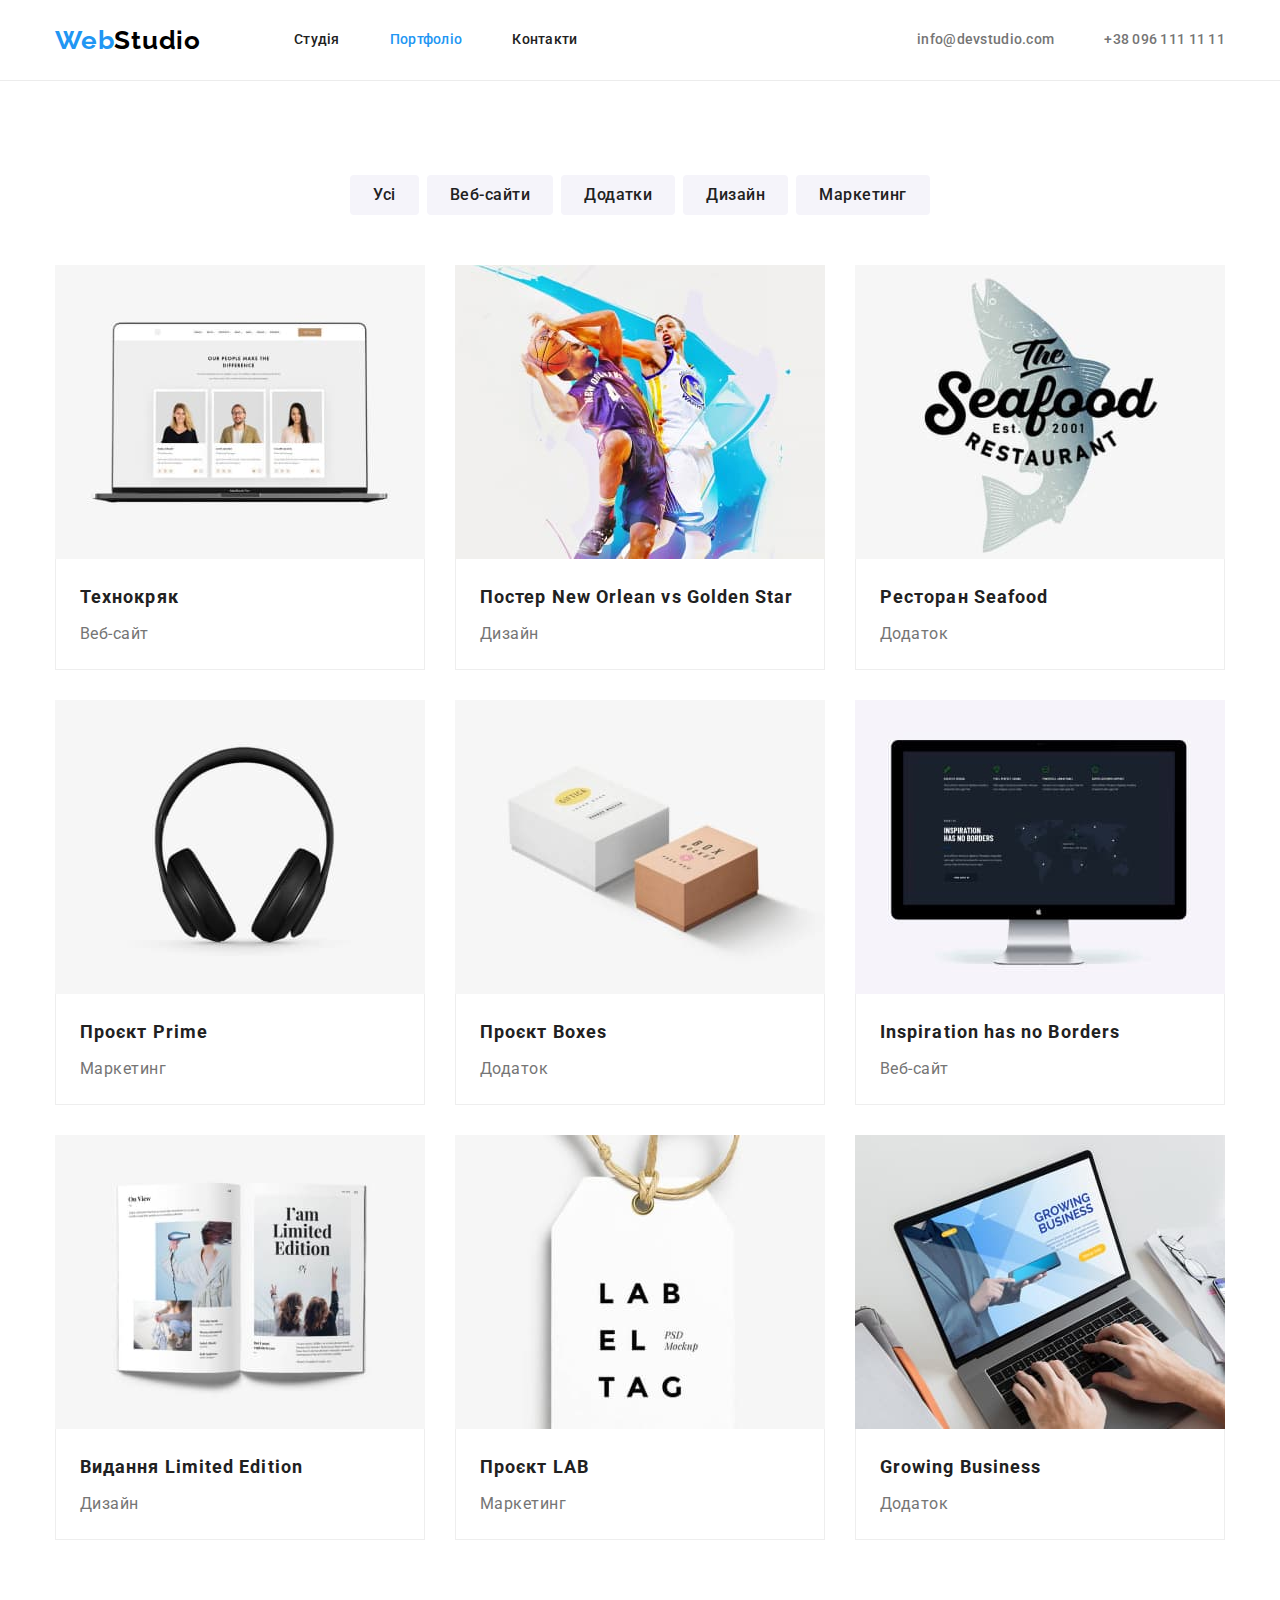
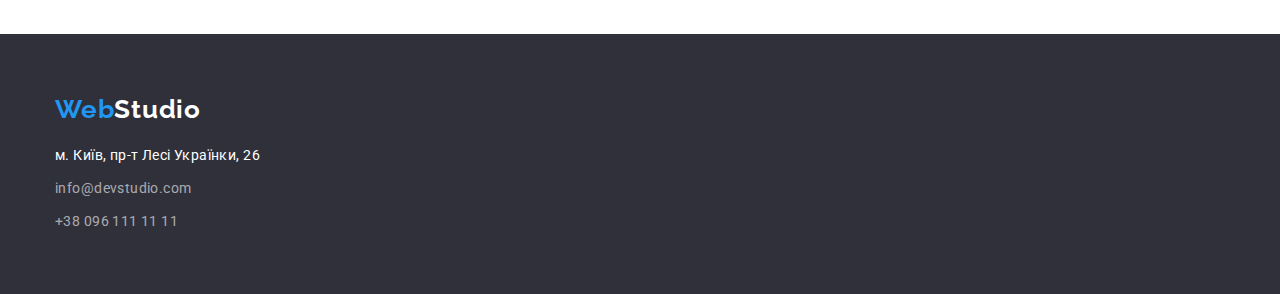
==== portfolio.html @ c04fa7a4 "first commit" ====
<!DOCTYPE html>
<html lang="uk">
  <head>
    <meta charset="UTF-8" />
    <meta http-equiv="X-UA-Compatible" content="IE=edge" />
    <meta name="viewport" content="width=device-width, initial-scale=1.0" />
    <link rel="preconnect" href="https://fonts.googleapis.com" />
    <link rel="preconnect" href="https://fonts.gstatic.com" crossorigin />
    <link
      href="https://fonts.googleapis.com/css2?family=Raleway:wght@700&family=Roboto:wght@400;500;700;900&display=swap"
      rel="stylesheet"
    />
    <title>WebStudio</title>
    <link
      rel="stylesheet"
      href="https://cdnjs.cloudflare.com/ajax/libs/modern-normalize/1.0.0/modern-normalize.min.css"
    />
    <link rel="stylesheet" href="./css/style.css" />
  </head>

  <body>
    <!-- Шапка -->

    <header class="header">
      <div class="container header-container">
        <nav class="header-nav">
          <a href="./index.html" class="header-title-logo">
            <span class="header-logo">Web</span>Studio</a
          >
          <ul class="header-list list">
            <li class="header-item">
              <a href="./index.html" class="header-link link">Студія</a>
            </li>
            <li class="header-item">
              <a href="./portfolio.html" class="header-link link current"
                >Портфоліо</a
              >
            </li>
            <li class="header-item">
              <a href="#" class="header-link link">Контакти</a>
            </li>
          </ul>
        </nav>
        <ul class="header-contact-list list">
          <li class="header-contact-wrap">
            <a href="mailto:info@devstudio.com" class="header-contact link"
              >info@devstudio.com</a
            >
          </li>
          <li class="header-contact-wrap">
            <a href="tel:+380961111111" class="header-contact link"
              >+38 096 111 11 11</a
            >
          </li>
        </ul>
      </div>
    </header>

    <!-- Основний контент -->
    <main>
      <!-- Фільтр -->
      <section class="portfolio">
        <div class="container">
          <h1 class="visually-hidden">Портфоліо</h1>
          <ul class="portfolio-list list">
            <li class="portfolio-item">
              <button type="button" class="btn-portfolio">Усі</button>
            </li>
            <li class="portfolio-item">
              <button type="button" class="btn-portfolio">Веб-сайти</button>
            </li>
            <li class="portfolio-item">
              <button type="button" class="btn-portfolio">Додатки</button>
            </li>
            <li class="portfolio-item">
              <button type="button" class="btn-portfolio">Дизайн</button>
            </li>
            <li class="portfolio-item">
              <button type="button" class="btn-portfolio">Маркетинг</button>
            </li>
          </ul>

          <ul class="projects-list list">
            <li class="projects-item">
              <a href="#" class="projects-link">
                <img
                  src="./images/portfolio/laptop.jpg"
                  alt="ноутбук"
                  width="370"
                />
                <div class="projects-wrap">
                  <h2 class="projects-pre-title">Технокряк</h2>
                  <p class="projects-description">Веб-сайт</p>
                </div>
              </a>
            </li>
            <li class="projects-item">
              <a href="#" class="projects-link">
                <img
                  src="./images/portfolio/poster.jpg"
                  alt="баскетбольний постер"
                  width="370"
                />
                <div class="projects-wrap">
                  <h2 class="projects-pre-title">
                    Постер New Orlean vs Golden Star
                  </h2>
                  <p class="projects-description">Дизайн</p>
                </div>
              </a>
            </li>
            <li class="projects-item">
              <a href="#" class="projects-link">
                <img
                  src="./images/portfolio/restaurant.jpg"
                  alt="назва ресторану"
                  width="370"
                />
                <div class="projects-wrap">
                  <h2 class="projects-pre-title">Ресторан Seafood</h2>
                  <p class="projects-description">Додаток</p>
                </div>
              </a>
            </li>
            <li class="projects-item">
              <a href="#" class="projects-link">
                <img
                  src="./images/portfolio/headphone.jpg"
                  alt="навушники"
                  width="370"
                />
                <div class="projects-wrap">
                  <h2 class="projects-pre-title">Проєкт Prime</h2>
                  <p class="projects-description">Маркетинг</p>
                </div>
              </a>
            </li>
            <li class="projects-item">
              <a href="#" class="projects-link">
                <img
                  src="./images/portfolio/boxes.jpg"
                  alt="коробочки"
                  width="370"
                />
                <div class="projects-wrap">
                  <h2 class="projects-pre-title">Проєкт Boxes</h2>
                  <p class="projects-description">Додаток</p>
                </div>
              </a>
            </li>
            <li class="projects-item">
              <a href="#" class="projects-link">
                <img
                  src="./images/portfolio/monitor.jpg"
                  alt="монітор"
                  width="370"
                />
                <div class="projects-wrap">
                  <h2 class="projects-pre-title">Inspiration has no Borders</h2>
                  <p class="projects-description">Веб-сайт</p>
                </div>
              </a>
            </li>
            <li class="projects-item">
              <a href="#" class="projects-link">
                <img
                  src="./images/portfolio/magazine.jpg"
                  alt="журнал"
                  width="370"
                />
                <div class="projects-wrap">
                  <h2 class="projects-pre-title">Видання Limited Edition</h2>
                  <p class="projects-description">Дизайн</p>
                </div>
              </a>
            </li>
            <li class="projects-item">
              <a href="#" class="projects-link">
                <img
                  src="./images/portfolio/label.jpg"
                  alt="лейба"
                  width="370"
                />
                <div class="projects-wrap">
                  <h2 class="projects-pre-title">Проєкт LAB</h2>
                  <p class="projects-description">Маркетинг</p>
                </div>
              </a>
            </li>
            <li class="projects-item">
              <a href="#" class="projects-link">
                <img
                  src="./images/portfolio/business.jpg"
                  alt="робота на ноутбуці"
                  width="370"
                />
                <div class="projects-wrap">
                  <h2 class="projects-pre-title">Growing Business</h2>
                  <p class="projects-description">Додаток</p>
                </div>
              </a>
            </li>
          </ul>
        </div>
      </section>
    </main>

    <!-- Підвал -->

    <footer class="footer">
      <div class="container">
        <a href="./index.html" class="footer-title-logo">
          <span class="footer-logo">Web</span>Studio</a
        >
        <address class="contacts-address">
          <ul class="address-list list">
            <li class="footer-address-item">
              <a
                href="http://surl.li/cvalr"
                target="_blank"
                rel="noopener noreferrer"
                class="footer-address link"
                >м. Київ, пр-т Лесі Українки, 26</a
              >
            </li>
            <li class="footer-address-item">
              <a href="mailto:info@devstudio.com" class="footer-contact link"
                >info@devstudio.com</a
              >
            </li>
            <li class="footer-address-item">
              <a href="tel:+380961111111" class="footer-contact link"
                >+38 096 111 11 11</a
              >
            </li>
          </ul>
        </address>
      </div>
    </footer>
  </body>
</html>
---- css/style.css ----
:root {
  --primary-text-color: #212121;
  --secondary-text-color: #757575;
  --tetriary-text-color: #000000;
  --primary-title-color: #ffffff;
  --description-text: rgba(255, 255, 255, 0.6);
  --accent-color: #2196f3;
  --background-color-hero: #2f303a;
  --background-color-btn: #188ce8;
  --moz-background-team: #f5f4fa;
  --border-bottom-color: #ececec;
  --border-portfolio: #eeeeee;
}

html {
  box-sizing: border-box;
}

*,
*::before,
*::after {
  box-sizing: border-box;
  /* outline: 2px solid tomato; */
}

h1,
h2,
h3,
h4,
h5,
h6,
p,
ul {
  margin: 0;
}

ul {
  padding-left: 0;
}

body {
  font-family: "Roboto", sans-serif;
  color: var(--primary-text-color);
  background-color: var(--primary-title-color);
}

.container {
  margin: 0 auto;
  width: 1200px;
  padding-left: 15px;
  padding-right: 15px;
}

/* List styles */

.list {
  list-style: none;
}

/* link styles */

.link {
  text-decoration: none;
}

.link:hover,
.link:focus {
  color: var(--accent-color);
}

/* Button styles */

.btn-hero:hover,
.btn-hero:focus {
  background-color: var(--background-color-btn);
}

.btn-portfolio:hover,
.btn-portfolio:focus {
  color: var(--primary-title-color);
  background-color: var(--accent-color);
  filter: drop-shadow(0px 4px 4px rgba(0, 0, 0, 0.25));
}

button {
  display: inline-block;
  cursor: pointer;
  border: 1px solid transparent;
  border-radius: 4px;
  text-align: center;
}

.btn-hero {
  color: var(--primary-title-color);
  background-color: var(--accent-color);
  font-weight: 700;
  font-size: 16px;
  font-family: inherit;
  line-height: 1.87;
  text-align: center;
  letter-spacing: 0.06em;
  padding: 10px 32px;
}

.btn-portfolio {
  color: var(--primary-text-color);
  background-color: var(--moz-background-team);
  font-weight: 500;
  font-size: 16px;
  line-height: 1.62;
  font-family: inherit;
  letter-spacing: 0.03em;
  padding: 6px 22px;
}

/* Hide heading */
.visually-hidden {
  position: absolute;
  white-space: nowrap;
  width: 1px;
  height: 1px;
  overflow: hidden;
  border: 0;
  padding: 0;
  clip: rect(0 0 0 0);
  clip-path: inset(50%);
  margin: -1px;
}

/* header */

.header {
  display: block;
  border-bottom: 1px solid var(--border-bottom-color);
}

.header-container {
  display: flex;
  align-items: center;
}

.header-title-logo {
  color: var(--tetriary-text-color);
  font-family: "Raleway";
  font-style: normal;
  font-weight: 700;
  font-size: 26px;
  line-height: 1.19;
  letter-spacing: 0.03em;
  text-decoration: none;
  margin-right: 93px;
  display: block;
}

.header-list,
.contact-list,
.features-list,
.about-list,
.team-list {
  display: flex;
}

.header-nav {
  display: flex;
  align-items: center;
}

.header-logo {
  color: var(--accent-color);
}

.header-item:not(:first-child) {
  font-weight: 500;
  font-size: 14px;
  line-height: 1.14;
  letter-spacing: 0.02em;
  margin-left: 50px;
}

.header-link {
  color: var(--primary-text-color);
  font-weight: 500;
  font-size: 14px;
  line-height: 1.14;
  letter-spacing: 0.02em;
  padding-top: 32px;
  padding-bottom: 32px;
  display: block;
}

.header-link.link.current {
  color: var(--accent-color);
}

.header-contact-list {
  display: flex;
  margin-left: auto;
}

.header-contact-wrap:not(:last-child) {
  margin-right: 50px;
}

.header-contact {
  display: block;
  color: var(--secondary-text-color);
  font-weight: 500;
  font-size: 14px;
  line-height: 1.14;
  letter-spacing: 0.02em;
  padding: 32px 0;
}

/* section hero */

.hero {
  background-color: var(--background-color-hero);
  padding: 200px 0;
  text-align: center;
}

.hero-title {
  color: var(--primary-title-color);
  font-weight: 900;
  font-size: 44px;
  line-height: 1.36;
  letter-spacing: 0.06em;
  text-transform: uppercase;
  margin: 0 auto 30px;
  max-width: 696px;
}

/* section features */

.features {
  padding-top: 94px;
  padding-bottom: 47px;
}

.features-container {
  display: flex;
}

.features-item:not(:first-child) {
  margin-left: 30px;
}

.features-pre-title {
  color: var(--primary-text-color);
  font-weight: 700;
  font-size: 14px;
  line-height: 1.14;
  letter-spacing: 0.03em;
  text-transform: uppercase;
  margin-bottom: 10px;
}

.features-description {
  width: 270px;
  color: var(--secondary-text-color);
  font-size: 14px;
  line-height: 1.71;
  letter-spacing: 0.03em;
}

/* section about */

img {
  display: block;
  max-width: 100%;
}

.about {
  padding-top: 47px;
  padding-bottom: 94px;
}

.about-item:not(:first-child) {
  margin-left: 30px;
}

.about-title {
  font-weight: 700;
  font-size: 36px;
  line-height: 1.16;
  text-align: center;
  letter-spacing: 0.03em;
  margin-bottom: 50px;
}

/* team */

.team {
  background-color: var(--moz-background-team);
  padding: 94px 0;
}

.team-item:not(:first-child) {
  margin-left: 30px;
}

.team-item {
  box-shadow: 0px 1px 3px rgb(0 0 0 / 12%), 0px 1px 1px rgb(0 0 0 / 14%),
    0px 2px 1px rgb(0 0 0 / 20%);
  border-radius: 0px 0px 4px 4px;
}

.team-box-wrap {
  padding: 30px 0;
}

.team-title {
  font-weight: 700;
  font-size: 36px;
  line-height: 1.16;
  text-align: center;
  letter-spacing: 0.03em;
  margin-bottom: 50px;
}

.team-pre-title {
  font-weight: 500;
  font-size: 16px;
  line-height: 1.18;
  text-align: center;
  letter-spacing: 0.03em;
}

.team-description {
  color: var(--secondary-text-color);
  font-size: 16px;
  line-height: 1.18;
  text-align: center;
  letter-spacing: 0.03em;
  margin-top: 10px;
}

/* portfolio */

.portfolio {
  padding: 94px 0;
}

.portfolio-list {
  justify-content: center;
  display: flex;
  font-weight: 500;
  font-size: 16px;
  line-height: 1.62;
  text-align: center;
  letter-spacing: 0.03em;
}

.portfolio-item:not(:last-child) {
  margin-right: 8px;
}

/* projects */

.projects-link {
  text-decoration: none;
}

.projects-list {
  margin-top: 50px;
  gap: 30px;
  display: flex;
  flex-wrap: wrap;
}

.projects-item {
  width: calc((100% - 60px) / 3);
}

.projects-wrap {
  padding: 20px 24px;
  border-bottom: 1px solid var(--border-portfolio);
  border-right: 1px solid var(--border-portfolio);
  border-left: 1px solid var(--border-portfolio);
}

.projects-pre-title {
  color: var(--primary-text-color);
  font-weight: 700;
  font-size: 18px;
  line-height: 2;
  letter-spacing: 0.06em;
}

.projects-description {
  color: var(--secondary-text-color);
  font-size: 16px;
  line-height: 1.87;
  letter-spacing: 0.03em;
  margin-top: 4px;
}

/* footer */

.footer {
  padding-top: 60px;
  padding-bottom: 60px;
  color: var(--primary-title-color);
  background-color: var(--background-color-hero);
}

.footer-address-item:not(:first-child) {
  margin-top: 9px;
}

.footer-address.link {
  color: var(--primary-title-color);
  font-style: normal;
  font-weight: 400;
  font-size: 14px;
  line-height: 1.71;
  letter-spacing: 0.03em;
}

.footer-contact.link {
  color: var(--description-text);
  font-style: normal;
  font-size: 14px;
  line-height: 1.71;
  letter-spacing: 0.03em;
  margin-top: 9px;
}

.footer-title-logo {
  margin-bottom: 20px;
  display: inline-block;
  text-decoration: none;
  font-family: "Raleway", sans-serif;
  font-weight: 700;
  font-size: 26px;
  line-height: 1.19;
  letter-spacing: 0.03em;
  color: var(--primary-title-color);
}

.footer-logo {
  color: var(--accent-color);
  font-family: "Raleway";
  font-style: normal;
  font-weight: 700;
  font-size: 26px;
  line-height: 1.19;
  letter-spacing: 0.03em;
}

.footer-address.link:hover,
.footer-address.link:focus {
  color: var(--accent-color);
}

.footer-contact.link:hover,
.footer-contact.link:focus {
  color: var(--accent-color);
}
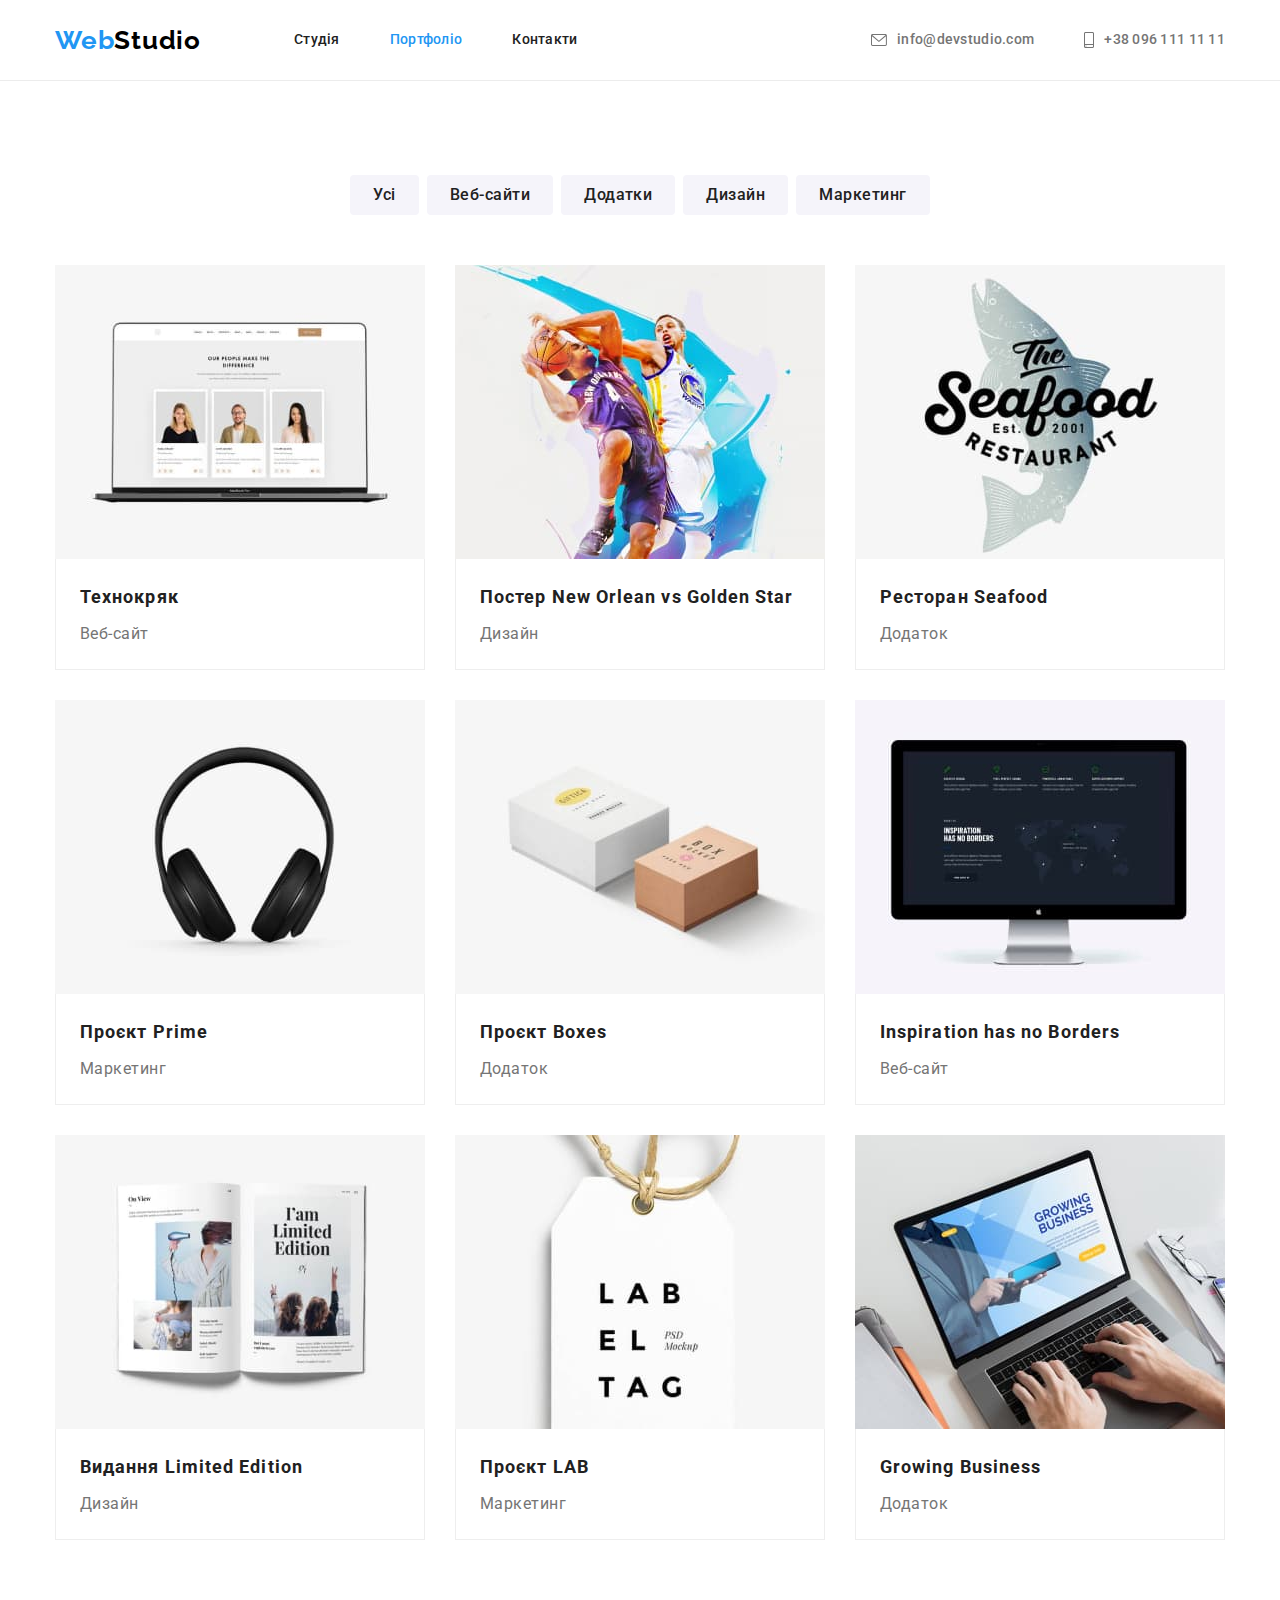
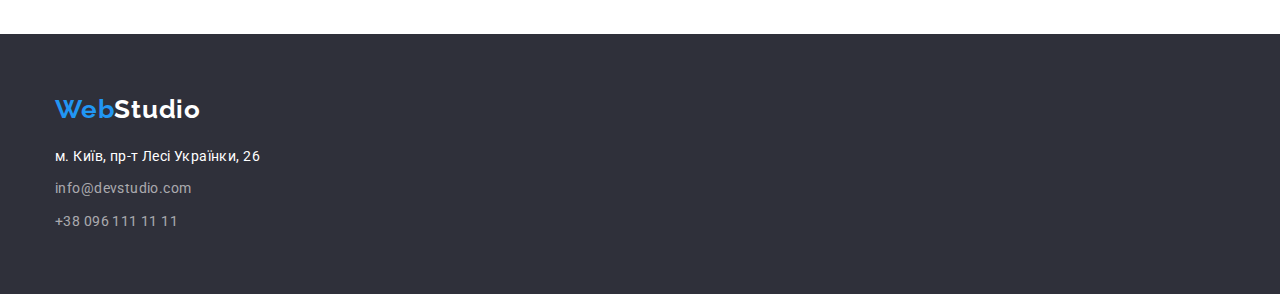
==== commit 193eacbb: "Зробив іконки хедера" ====
--- a/portfolio.html
+++ b/portfolio.html
@@ -25,16 +25,13 @@
       <div class="container header-container">
         <nav class="header-nav">
           <a href="./index.html" class="header-title-logo">
-            <span class="header-logo">Web</span>Studio</a
-          >
+            <span class="header-logo">Web</span>Studio</a>
           <ul class="header-list list">
             <li class="header-item">
               <a href="./index.html" class="header-link link">Студія</a>
             </li>
             <li class="header-item">
-              <a href="./portfolio.html" class="header-link link current"
-                >Портфоліо</a
-              >
+              <a href="./portfolio.html" class="header-link link current">Портфоліо</a>
             </li>
             <li class="header-item">
               <a href="#" class="header-link link">Контакти</a>
@@ -43,14 +40,18 @@
         </nav>
         <ul class="header-contact-list list">
           <li class="header-contact-wrap">
-            <a href="mailto:info@devstudio.com" class="header-contact link"
-              >info@devstudio.com</a
-            >
+            <a class="header-contact link" href="mailto:info@devstudio.com">
+              <svg class="header-icon-link" width="16px" height="12px">
+                <use href="./images/svg/icons.svg#icon-mail"></use>
+              </svg>
+              info@devstudio.com</a>
           </li>
           <li class="header-contact-wrap">
-            <a href="tel:+380961111111" class="header-contact link"
-              >+38 096 111 11 11</a
-            >
+            <a class="header-contact link" href="tel:+380961111111">
+              <svg class="header-icon-link" width="10px" height="16px">
+                <use href="./images/svg/icons.svg#icon-phone"></use>
+              </svg>
+              +38 096 111 11 11</a>
           </li>
         </ul>
       </div>
--- a/css/style.css
+++ b/css/style.css
@@ -201,8 +201,19 @@
   margin-right: 50px;
 }
 
+.header-contact:hover svg,
+.header-contact:focus svg {
+  fill: var(--accent-color);
+}
+
+.header-icon-link {
+  fill: var(--secondary-text-color);
+  margin-right: 10px;
+}
+
 .header-contact {
-  display: block;
+  display: flex;
+  align-items: center;
   color: var(--secondary-text-color);
   font-weight: 500;
   font-size: 14px;
@@ -212,6 +223,8 @@
 }
 
 /* section hero */
+
+
 
 .hero {
   background-color: var(--background-color-hero);
@@ -245,6 +258,10 @@
   margin-left: 30px;
 }
 
+.features-icon {
+ 
+}
+
 .features-pre-title {
   color: var(--primary-text-color);
   font-weight: 700;
@@ -395,6 +412,27 @@
   margin-top: 4px;
 }
 
+/* Постійні клієнти */
+
+.clients {
+  padding-top: 94px;
+  padding-bottom: 94px;
+}
+
+.clients-item:not(:first-child) {
+  margin-left: 30px;
+  display: inline-block;
+}
+
+.clients-title {
+  font-weight: 700;
+  font-size: 36px;
+  line-height: 1.16;
+  text-align: center;
+  letter-spacing: 0.03em;
+  margin-bottom: 50px;
+}
+
 /* footer */
 
 .footer {
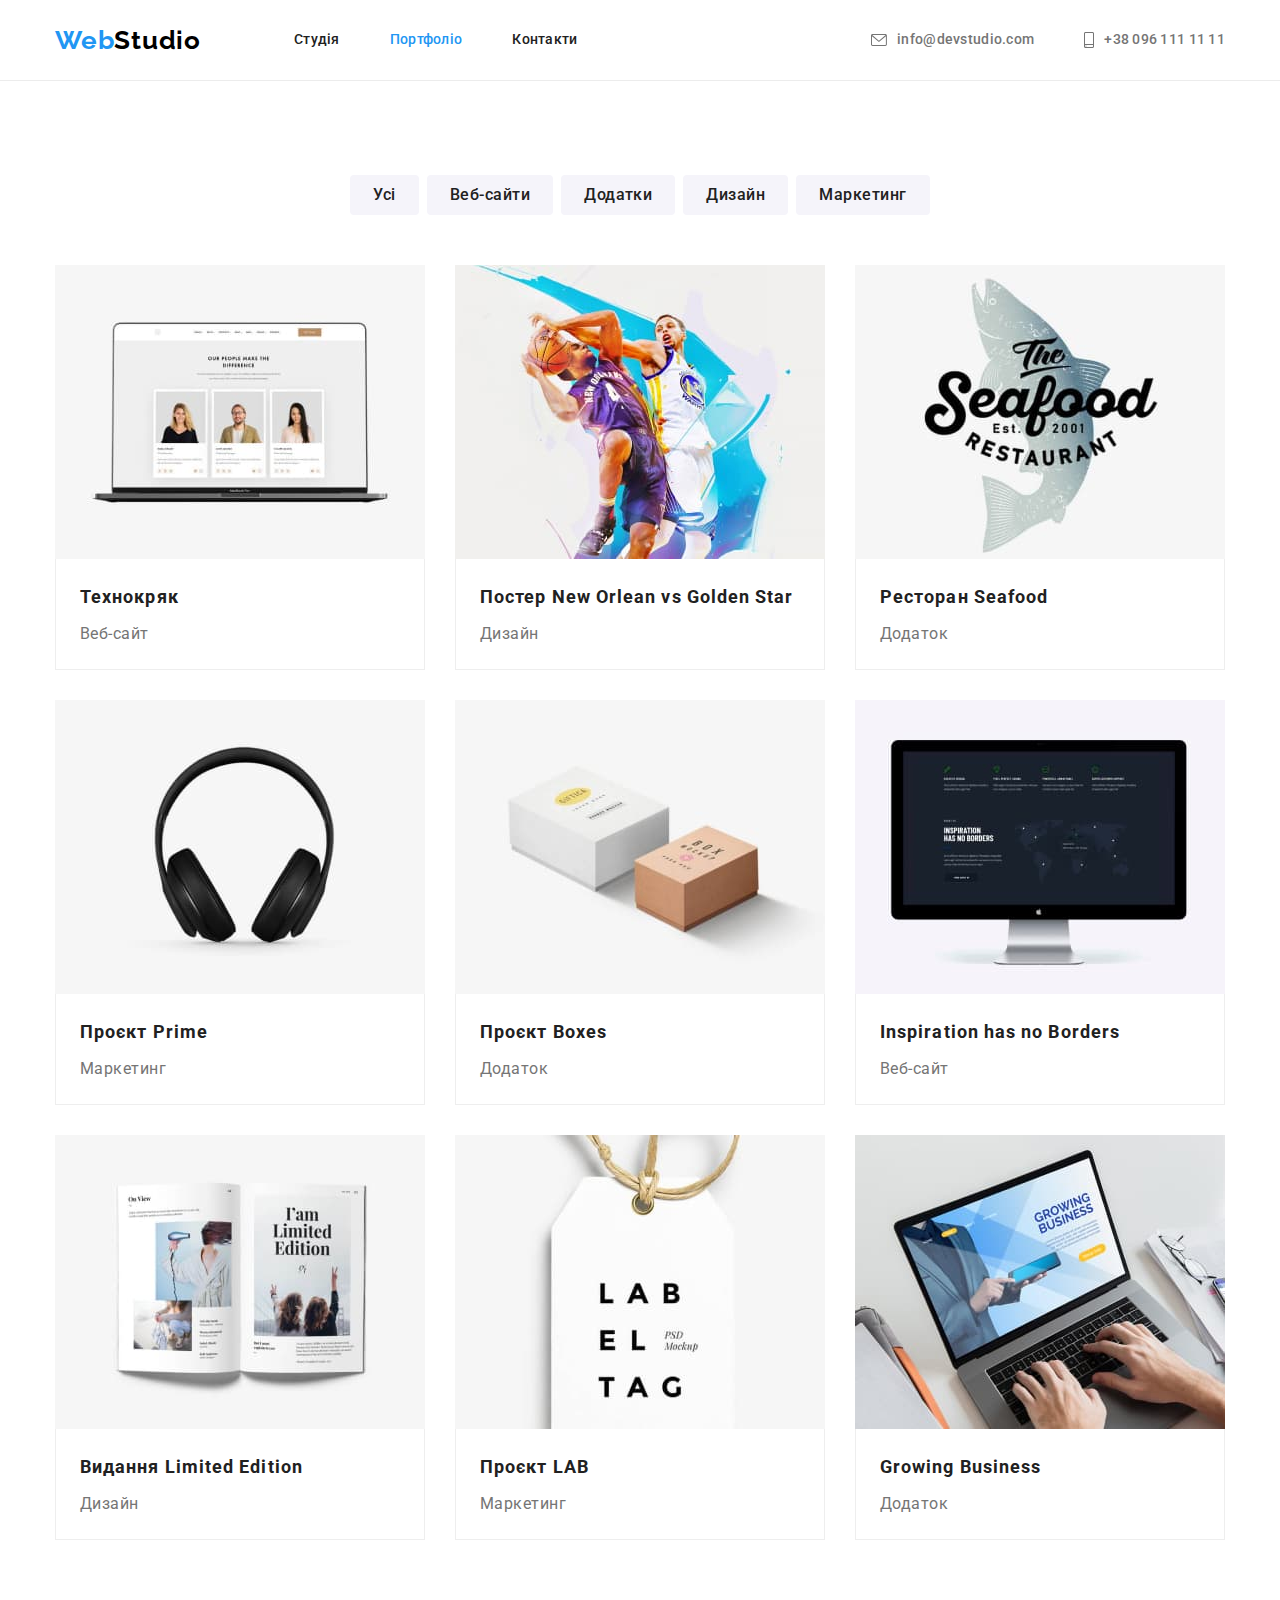
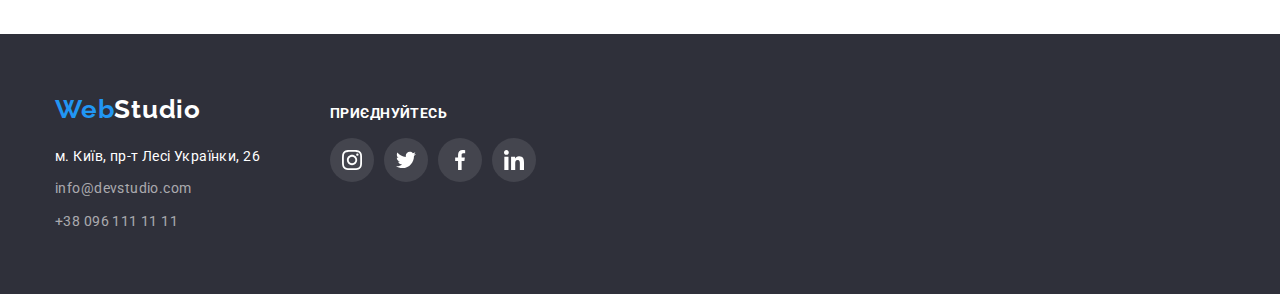
==== commit 52ff2b0b: "footer finish" ====
--- a/portfolio.html
+++ b/portfolio.html
@@ -209,33 +209,59 @@
     <!-- Підвал -->
 
     <footer class="footer">
-      <div class="container">
-        <a href="./index.html" class="footer-title-logo">
-          <span class="footer-logo">Web</span>Studio</a
-        >
-        <address class="contacts-address">
-          <ul class="address-list list">
-            <li class="footer-address-item">
-              <a
-                href="http://surl.li/cvalr"
-                target="_blank"
-                rel="noopener noreferrer"
-                class="footer-address link"
-                >м. Київ, пр-т Лесі Українки, 26</a
-              >
-            </li>
-            <li class="footer-address-item">
-              <a href="mailto:info@devstudio.com" class="footer-contact link"
-                >info@devstudio.com</a
-              >
-            </li>
-            <li class="footer-address-item">
-              <a href="tel:+380961111111" class="footer-contact link"
-                >+38 096 111 11 11</a
-              >
-            </li>
-          </ul>
-        </address>
+      <div class="container footer-container">
+        <div class="footer-container-first">
+          <a href="./index.html" class="footer-title-logo">
+            <span class="footer-logo">Web</span>Studio</a>
+          <address>
+            <ul class="address-list list">
+              <li class="footer-address-item">
+                <a href="http://surl.li/cvalr" target="_blank" rel="noopener noreferrer" class="footer-address link">м.
+                  Київ, пр-т
+                  Лесі Українки, 26</a>
+              </li>
+              <li class="footer-address-item">
+                <a href="mailto:info@devstudio.com" class="footer-contact link">info@devstudio.com</a>
+              </li>
+              <li class="footer-address-item">
+                <a href="tel:+380961111111" class="footer-contact link">+38 096 111 11 11</a>
+              </li>
+            </ul>
+          </address>
+        </div>
+        <div class="footer-container-second">
+          <p class="footer-text">приєднуйтесь</p>
+          <ul class="footer-icon-list list">
+            <li class="footer-icon-item">
+              <a class="footer-socials link" href="https://www.instagram.com">
+                <svg class="footer-icon" width="20px" height="20px">
+                  <use href="./images/svg/icons.svg#icon-instagram"></use>
+                </svg>
+              </a>
+            </li>
+            <li class="footer-icon-item">
+              <a class="footer-socials link" href="https://twitter.com">
+                <svg class="footer-icon" width="20px" height="20px">
+                  <use href="./images/svg/icons.svg#icon-twitter"></use>
+                </svg>
+              </a>
+            </li>
+            <li class="footer-icon-item">
+              <a class="footer-socials link" href="https://www.facebook.com">
+                <svg class="footer-icon" width="20px" height="20px">
+                  <use href="./images/svg/icons.svg#icon-facebook"></use>
+                </svg>
+              </a>
+            </li>
+            <li class="footer-icon-item">
+              <a class="footer-socials link" href="https://www.linkedin.com">
+                <svg class="footer-icon" width="20px" height="20px">
+                  <use href="./images/svg/icons.svg#icon-linkedin"></use>
+                </svg>
+              </a>
+            </li>
+          </ul>
+        </div>
       </div>
     </footer>
   </body>
--- a/css/style.css
+++ b/css/style.css
@@ -10,6 +10,7 @@
   --moz-background-team: #f5f4fa;
   --border-bottom-color: #ececec;
   --border-portfolio: #eeeeee;
+  --primary-svg-color: #AFB1B8;
 }
 
 html {
@@ -79,6 +80,7 @@
 .btn-portfolio:focus {
   color: var(--primary-title-color);
   background-color: var(--accent-color);
+  box-shadow: 0px 3px 1px rgba(0, 0, 0, 0.1), 0px 1px 2px rgba(0, 0, 0, 0.08), 0px 2px 2px rgba(0, 0, 0, 0.12);
   filter: drop-shadow(0px 4px 4px rgba(0, 0, 0, 0.25));
 }
 
@@ -258,8 +260,15 @@
   margin-left: 30px;
 }
 
-.features-icon {
- 
+.features-box {
+ display: flex;
+ align-items: center;
+ justify-content: center;
+ width: 270px;
+ height: 120px;
+ background: var(--moz-background-team);
+ border-radius: 4px;
+ margin-bottom: 30px;
 }
 
 .features-pre-title {
@@ -350,6 +359,44 @@
   text-align: center;
   letter-spacing: 0.03em;
   margin-top: 10px;
+}
+
+.team-icon-list {
+  display: flex;
+  padding: 0 32px;
+  gap: 10px;
+}
+
+.team-icon {
+  fill: var(--primary-svg-color);
+}
+
+.team-icon-item {
+  width: 44px;
+  height: 44px;
+  display: flex;
+  align-items: center;
+  justify-content: center;
+  margin-top: 16px;
+}
+
+.team-socials {
+  width: 44px;
+  height: 44px;
+  display: flex;
+  align-items: center;
+  justify-content: center;
+  border-radius: 50%;
+}
+
+.team-socials:hover,
+.team-socials:focus {
+  background-color: var(--accent-color);
+}
+
+.team-socials:hover svg,
+.team-socials:focus svg {
+  fill: var(--primary-title-color);
 }
 
 /* portfolio */
@@ -442,6 +489,15 @@
   background-color: var(--background-color-hero);
 }
 
+.footer-container {
+  display: flex;
+  align-items: baseline;
+}
+
+.footer-container-second {
+  margin-left: 70px;
+}
+
 .footer-address-item:not(:first-child) {
   margin-top: 9px;
 }
@@ -486,6 +542,14 @@
   letter-spacing: 0.03em;
 }
 
+.footer-text {
+  font-weight: 700;
+  font-size: 14px;
+  line-height: 1.14;
+  letter-spacing: 0.03em;
+  text-transform: uppercase;
+}
+
 .footer-address.link:hover,
 .footer-address.link:focus {
   color: var(--accent-color);
@@ -495,3 +559,44 @@
 .footer-contact.link:focus {
   color: var(--accent-color);
 }
+
+.footer-icon-list {
+  display: flex;
+  align-items: center;
+  gap: 10px;
+}
+
+.footer-icon {
+  fill: var(--primary-title-color);
+}
+
+.footer-icon-item {
+  width: 44px;
+  height: 44px;
+  display: flex;
+  align-items: center;
+  justify-content: center;
+  margin-top: 16px;
+}
+
+.footer-socials {
+  background: rgba(255, 255, 255, 0.1);
+  width: 44px;
+  height: 44px;
+  display: flex;
+  align-items: center;
+  justify-content: center;
+  border-radius: 50%;
+}
+
+.footer-socials:hover,
+.footer-socials:focus {
+  background-color: var(--accent-color);
+}
+
+.footer-socials:hover svg,
+.footer-socials:focus svg {
+  fill: var(--primary-title-color);
+}
+
+
